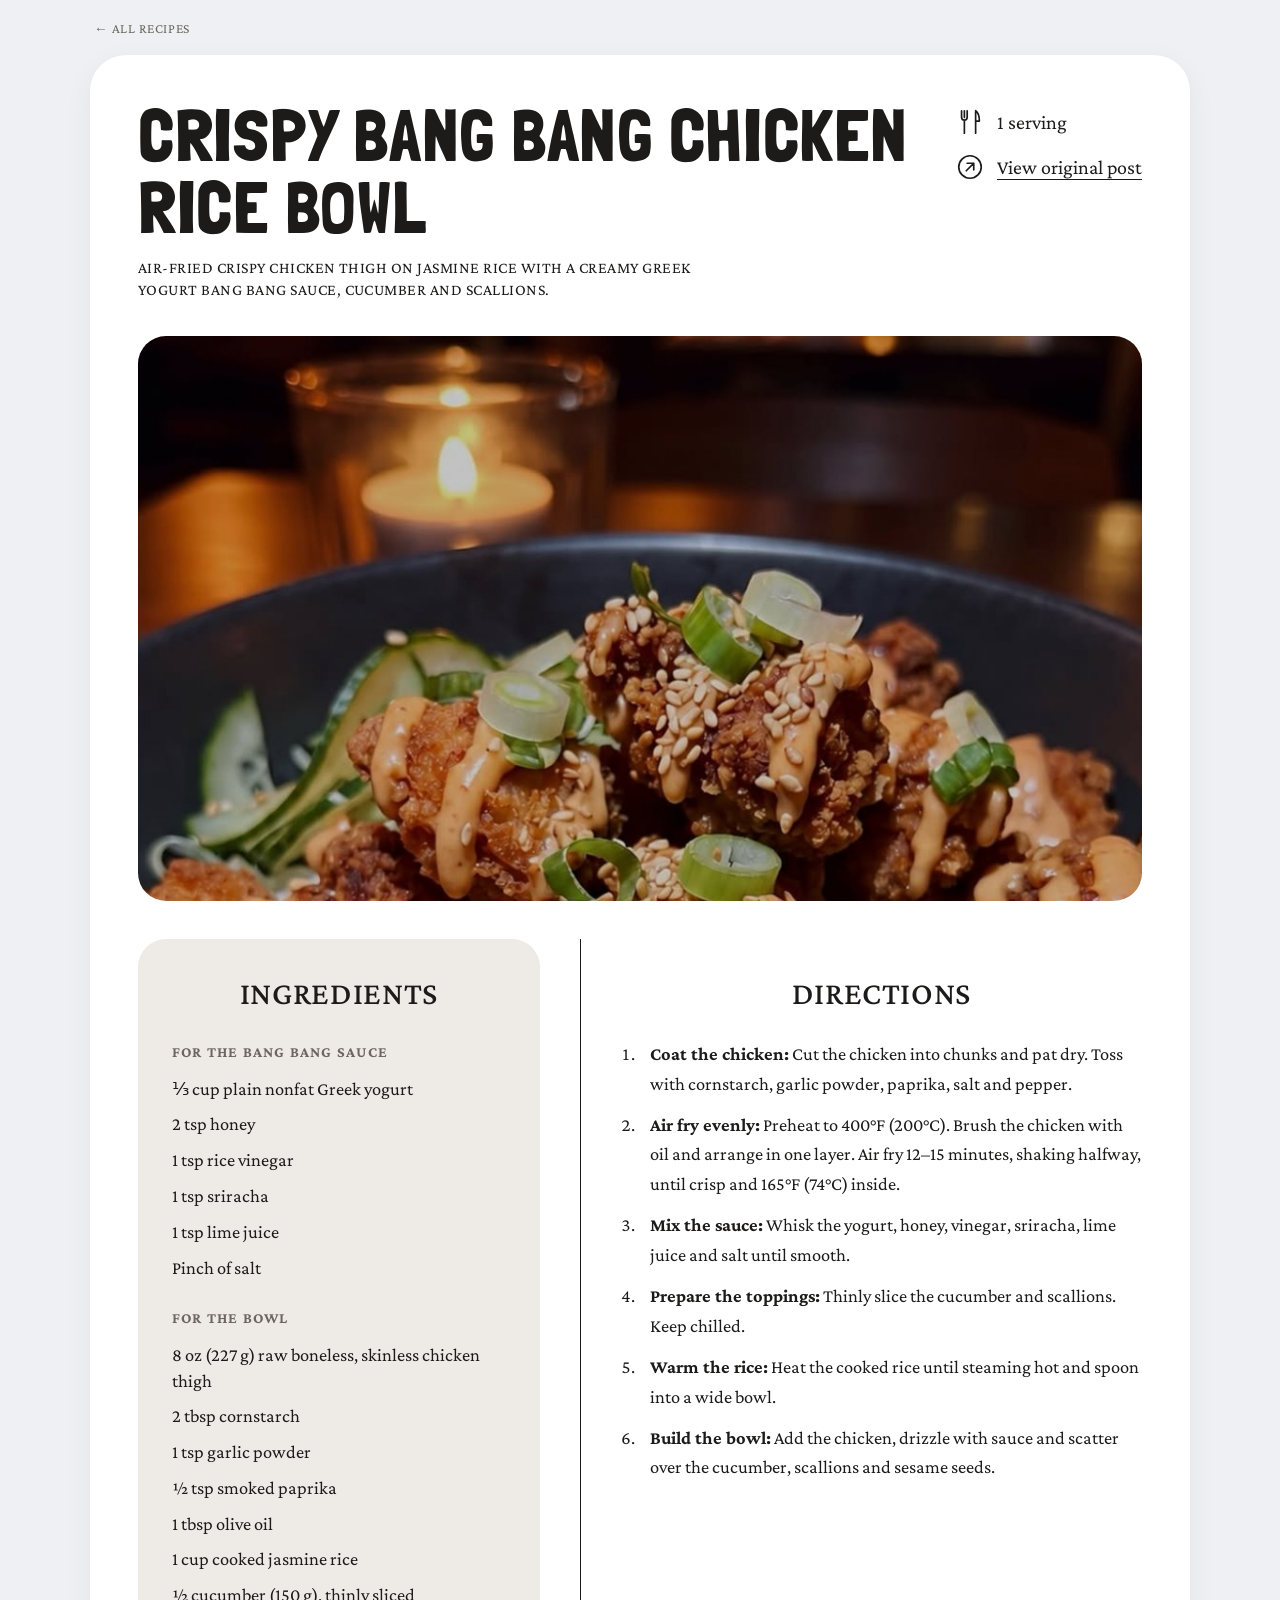
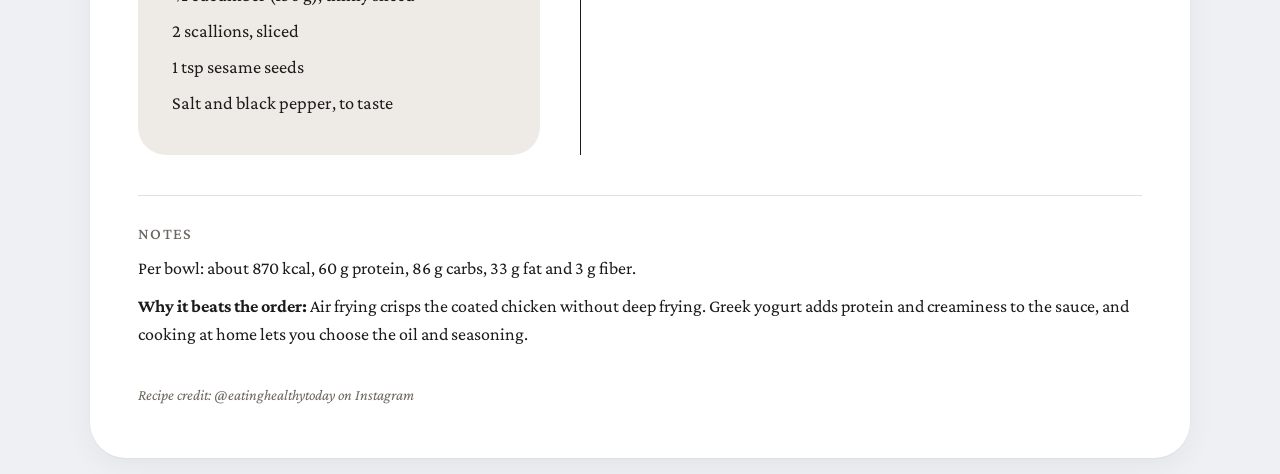
==== site/recipes/bang-bang-chicken-rice-bowl.html @ bb5ab83f "Add Smothered Chicken, Bang Bang bowl and Sanpiau" ====
<!doctype html>
<html lang="en">
<head>
<meta charset="utf-8">
<meta name="viewport" content="width=device-width, initial-scale=1">
<title>Crispy Bang Bang Chicken Rice Bowl · My Cookbook</title>
<meta name="description" content="Air-fried crispy chicken thigh on jasmine rice with a creamy Greek yogurt bang bang sauce, cucumber and scallions.">
<link rel="preconnect" href="https://fonts.googleapis.com">
<link rel="preconnect" href="https://fonts.gstatic.com" crossorigin>
<link href="https://fonts.googleapis.com/css2?family=Crimson+Pro:ital,wght@0,400;0,500;0,600;1,400&family=Londrina+Solid&display=swap" rel="stylesheet">
<style>
/* ---------- Tokens ---------- */
:root {
  --bg: #eef0f4;
  --card: #ffffff;
  --ink: #1c1b1a;
  --muted: #6b665f;
  --panel: #eeeae6;
  --line: #1c1b1a;
  --soft-line: #e3dfd9;
  --accent: #4f6b35;
  --accent-ink: #ffffff;
  --shadow: 0 1px 2px rgba(20, 20, 20, 0.04), 0 8px 30px rgba(20, 20, 20, 0.05);
  --display: "Londrina Solid", "Arial Narrow", Impact, sans-serif;
  --serif: "Crimson Pro", Georgia, "Times New Roman", serif;
}

@media (prefers-color-scheme: dark) {
  :root:not([data-theme="light"]) {
    --bg: #131415;
    --card: #1c1d1f;
    --ink: #efece7;
    --muted: #a39d94;
    --panel: #282623;
    --line: #efece7;
    --soft-line: #34322f;
    --accent: #9dbb7a;
    --accent-ink: #14160f;
    --shadow: 0 1px 2px rgba(0, 0, 0, 0.3), 0 8px 30px rgba(0, 0, 0, 0.25);
    color-scheme: dark;
  }
}

:root[data-theme="dark"] {
  --bg: #131415;
  --card: #1c1d1f;
  --ink: #efece7;
  --muted: #a39d94;
  --panel: #282623;
  --line: #efece7;
  --soft-line: #34322f;
  --accent: #9dbb7a;
  --accent-ink: #14160f;
  --shadow: 0 1px 2px rgba(0, 0, 0, 0.3), 0 8px 30px rgba(0, 0, 0, 0.25);
  color-scheme: dark;
}

/* ---------- Base ---------- */
*, *::before, *::after { box-sizing: border-box; }

html { -webkit-text-size-adjust: 100%; }

body {
  margin: 0;
  background: var(--bg);
  color: var(--ink);
  font-family: var(--serif);
  font-size: 1.125rem;
  line-height: 1.55;
  padding: 16px;
}

img { display: block; max-width: 100%; }
a { color: inherit; }
h1, h2, h3, p, ul, ol, figure { margin: 0; }
ul, ol { padding: 0; list-style: none; }

.wrap { max-width: 1100px; margin: 0 auto; }

.topnav {
  max-width: 1100px;
  margin: 0 auto 14px;
  padding: 0 4px;
  font-size: 1rem;
}
.topnav a {
  text-decoration: none;
  color: var(--muted);
  letter-spacing: 0.04em;
  text-transform: uppercase;
  font-size: 0.85rem;
}
.topnav a:hover { color: var(--ink); }

/* ---------- Recipe sheet ---------- */
.sheet {
  max-width: 1100px;
  margin: 0 auto;
  background: var(--card);
  border-radius: 36px;
  box-shadow: var(--shadow);
  padding: 44px 48px 52px;
}

.sheet-head {
  display: flex;
  justify-content: space-between;
  align-items: flex-start;
  gap: 24px 40px;
  margin-bottom: 34px;
}

.sheet-head h1 {
  font-family: var(--display);
  font-weight: 400;
  font-size: clamp(2.6rem, 7vw, 4.6rem);
  line-height: 0.98;
  text-transform: uppercase;
  letter-spacing: 0.01em;
  overflow-wrap: anywhere;
}

.sub {
  margin-top: 14px;
  max-width: 38em;
  text-transform: uppercase;
  letter-spacing: 0.03em;
  font-size: 1rem;
  line-height: 1.4;
}

.meta {
  display: flex;
  flex-direction: column;
  gap: 14px;
  padding-top: 8px;
  flex: none;
}
.meta li {
  display: flex;
  align-items: center;
  gap: 12px;
  font-size: 1.25rem;
  white-space: nowrap;
}
.meta svg { width: 30px; height: 30px; flex: none; }
.meta a.watch {
  display: flex;
  align-items: center;
  gap: 12px;
  color: inherit;
  text-decoration: underline;
  text-decoration-thickness: 1px;
  text-underline-offset: 5px;
}
.meta a.watch:hover { color: var(--accent); }
.meta a.watch:focus-visible { outline: 2px solid var(--accent); outline-offset: 4px; border-radius: 4px; }

.hero {
  border-radius: 28px;
  overflow: hidden;
  aspect-ratio: 16 / 9;
  background: var(--panel);
  margin-bottom: 38px;
}
.hero img { width: 100%; height: 100%; object-fit: cover; }

.cols {
  display: grid;
  grid-template-columns: minmax(0, 0.8fr) minmax(0, 1.2fr);
  gap: 0;
  align-items: stretch;
}

.ingredients {
  background: var(--panel);
  border-radius: 28px;
  padding: 30px 34px 34px;
  align-self: start;
}

.ingredients h2,
.directions h2 {
  font-family: var(--serif);
  font-weight: 500;
  font-size: 2rem;
  letter-spacing: 0.02em;
  text-transform: uppercase;
  text-align: center;
  margin-bottom: 22px;
}

.ingredients h3 {
  font-size: 0.95rem;
  letter-spacing: 0.08em;
  text-transform: uppercase;
  color: var(--muted);
  margin: 20px 0 8px;
}

.ingredients li {
  padding: 5px 0;
  font-size: 1.15rem;
  line-height: 1.4;
}

.directions {
  border-left: 1.5px solid var(--line);
  margin-left: 40px;
  padding: 30px 0 0 40px;
}

.directions ol {
  counter-reset: step;
  display: grid;
  gap: 12px;
}
.directions li {
  counter-increment: step;
  display: grid;
  grid-template-columns: 1.6em 1fr;
  font-size: 1.15rem;
  line-height: 1.6;
}
.directions li::before {
  content: counter(step) ".";
  font-variant-numeric: tabular-nums;
}

.notes {
  margin-top: 40px;
  padding-top: 26px;
  border-top: 1px solid var(--soft-line);
}
.notes h2 {
  font-size: 1rem;
  letter-spacing: 0.08em;
  text-transform: uppercase;
  color: var(--muted);
  margin-bottom: 8px;
  font-weight: 500;
}
.notes p + p { margin-top: 10px; }

.credit {
  margin-top: 34px;
  font-size: 0.95rem;
  color: var(--muted);
  font-style: italic;
}

/* ---------- Listing page ---------- */
.masthead { padding: 28px 8px 10px; }
.masthead h1 {
  font-family: var(--display);
  font-weight: 400;
  text-transform: uppercase;
  font-size: clamp(3rem, 9vw, 5.6rem);
  line-height: 0.95;
}
.masthead p {
  margin-top: 12px;
  text-transform: uppercase;
  letter-spacing: 0.04em;
  font-size: 1rem;
  color: var(--muted);
}

.searchbar { margin: 26px 0 14px; }
.searchbar input {
  width: 100%;
  font: inherit;
  font-size: 1.2rem;
  color: var(--ink);
  background: var(--card);
  border: 1.5px solid var(--soft-line);
  border-radius: 999px;
  padding: 15px 24px;
  box-shadow: var(--shadow);
  outline: none;
  -webkit-appearance: none;
  appearance: none;
}
.searchbar input::placeholder { color: var(--muted); opacity: 0.8; }
.searchbar input:focus { border-color: var(--accent); }

.tags { display: flex; flex-wrap: wrap; gap: 8px; margin: 0 0 8px; }
.tags button {
  font: inherit;
  font-size: 0.95rem;
  color: var(--ink);
  background: var(--panel);
  border: 1.5px solid transparent;
  border-radius: 999px;
  padding: 4px 14px;
  cursor: pointer;
}
.tags button[aria-pressed="true"] {
  background: var(--accent);
  color: var(--accent-ink);
}
.tags button:focus-visible { outline: 2px solid var(--accent); outline-offset: 2px; }

.status {
  min-height: 1.6em;
  margin: 10px 4px 14px;
  font-size: 1rem;
  color: var(--muted);
}

.grid {
  display: grid;
  grid-template-columns: repeat(auto-fill, minmax(260px, 1fr));
  gap: 22px;
}

.card {
  background: var(--card);
  border-radius: 28px;
  overflow: hidden;
  box-shadow: var(--shadow);
}
.card[hidden] { display: none; }
.card a {
  display: flex;
  flex-direction: column;
  height: 100%;
  text-decoration: none;
}
.card .thumb {
  aspect-ratio: 4 / 3;
  background: var(--panel);
  overflow: hidden;
  display: grid;
  place-items: center;
}
.card .thumb img { width: 100%; height: 100%; object-fit: cover; transition: transform 0.4s ease; }
.card a:hover .thumb img { transform: scale(1.03); }
.card .thumb .initial {
  font-family: var(--display);
  font-size: 4.5rem;
  color: var(--muted);
  opacity: 0.55;
}
.card .body { padding: 18px 22px 22px; }
.card h2 {
  font-family: var(--display);
  font-weight: 400;
  font-size: 1.9rem;
  line-height: 1.05;
  text-transform: uppercase;
}
.card .desc {
  margin-top: 8px;
  font-size: 1rem;
  line-height: 1.4;
  color: var(--muted);
  display: -webkit-box;
  -webkit-line-clamp: 2;
  -webkit-box-orient: vertical;
  overflow: hidden;
}
.card .facts {
  margin-top: 12px;
  display: flex;
  flex-wrap: wrap;
  gap: 4px 14px;
  font-size: 0.95rem;
}
.card .chips { margin-top: 10px; display: flex; flex-wrap: wrap; gap: 6px; }
.card .chips span {
  font-size: 0.82rem;
  background: var(--panel);
  border-radius: 999px;
  padding: 1px 10px;
}

.empty {
  text-align: center;
  color: var(--muted);
  padding: 50px 10px;
}
.empty[hidden] { display: none; }

footer.site {
  max-width: 1100px;
  margin: 36px auto 8px;
  text-align: center;
  font-size: 0.9rem;
  color: var(--muted);
}

/* ---------- Small screens ---------- */
@media (max-width: 760px) {
  body { padding: 16px; font-size: 1.06rem; }
  .sheet { border-radius: 28px; padding: 26px 20px 34px; }
  .sheet-head { flex-direction: column; gap: 18px; margin-bottom: 24px; }
  .meta { flex-direction: row; flex-wrap: wrap; gap: 8px 22px; padding-top: 0; }
  .meta li { font-size: 1.1rem; }
  .meta svg { width: 26px; height: 26px; }
  .hero { aspect-ratio: 4 / 3; border-radius: 22px; margin-bottom: 26px; }
  .cols { grid-template-columns: 1fr; gap: 30px; }
  .ingredients { border-radius: 22px; padding: 24px 22px 26px; }
  .directions { border-left: 0; margin-left: 0; padding: 0; }
  .ingredients h2, .directions h2 { font-size: 1.7rem; }
}

/* ---------- Print ---------- */
@media print {
  body { background: #fff; padding: 0; color: #000; }
  .topnav, footer.site { display: none; }
  .sheet { box-shadow: none; border-radius: 0; padding: 0; background: #fff; }
  .hero { aspect-ratio: 16 / 7; }
  .ingredients { background: #f1eeea; }
}

</style>
</head>
<body>
<nav class="topnav"><a href="../index.html">&larr; All recipes</a></nav>
<main class="sheet">
  <header class="sheet-head">
    <div>
      <h1>Crispy Bang Bang Chicken Rice Bowl</h1>
      <p class="sub">Air-fried crispy chicken thigh on jasmine rice with a creamy Greek yogurt bang bang sauce, cucumber and scallions.</p>
    </div>
    <ul class="meta"><li><svg viewBox="0 0 32 32" fill="none" stroke="currentColor" stroke-width="1.8" stroke-linecap="round" stroke-linejoin="round" aria-hidden="true"><path d="M7 4v7M10 4v7M13 4v7M7 11a3 3 0 0 0 6 0M10 14v14"/><path d="M22 28V4M22 4c3 2 4 7 4 11h-4"/></svg><span>1 serving</span></li><li><a class="watch" href="https://www.instagram.com/p/DemPTyKjjL4/?img_index=3" target="_blank" rel="noopener noreferrer"><svg viewBox="0 0 32 32" fill="none" stroke="currentColor" stroke-width="1.8" stroke-linecap="round" stroke-linejoin="round" aria-hidden="true"><circle cx="16" cy="16" r="12"/><path d="M12 20l8-8M13 12h7v7"/></svg><span>View original post</span></a></li></ul>
  </header>
  <figure class="hero"><img src="../images/bang-bang-chicken-rice-bowl.jpg" alt="Crispy Bang Bang Chicken Rice Bowl"></figure>
  <div class="cols">
    <section class="ingredients">
      <h2>Ingredients</h2>
      <h3>For the bang bang sauce</h3><ul><li>⅓ cup plain nonfat Greek yogurt</li><li>2 tsp honey</li><li>1 tsp rice vinegar</li><li>1 tsp sriracha</li><li>1 tsp lime juice</li><li>Pinch of salt</li></ul><h3>For the bowl</h3><ul><li>8 oz (227 g) raw boneless, skinless chicken thigh</li><li>2 tbsp cornstarch</li><li>1 tsp garlic powder</li><li>½ tsp smoked paprika</li><li>1 tbsp olive oil</li><li>1 cup cooked jasmine rice</li><li>½ cucumber (150 g), thinly sliced</li><li>2 scallions, sliced</li><li>1 tsp sesame seeds</li><li>Salt and black pepper, to taste</li></ul>
    </section>
    <section class="directions">
      <h2>Directions</h2>
      <ol><li><span><strong>Coat the chicken:</strong> Cut the chicken into chunks and pat dry. Toss with cornstarch, garlic powder, paprika, salt and pepper.</span></li><li><span><strong>Air fry evenly:</strong> Preheat to 400°F (200°C). Brush the chicken with oil and arrange in one layer. Air fry 12–15 minutes, shaking halfway, until crisp and 165°F (74°C) inside.</span></li><li><span><strong>Mix the sauce:</strong> Whisk the yogurt, honey, vinegar, sriracha, lime juice and salt until smooth.</span></li><li><span><strong>Prepare the toppings:</strong> Thinly slice the cucumber and scallions. Keep chilled.</span></li><li><span><strong>Warm the rice:</strong> Heat the cooked rice until steaming hot and spoon into a wide bowl.</span></li><li><span><strong>Build the bowl:</strong> Add the chicken, drizzle with sauce and scatter over the cucumber, scallions and sesame seeds.</span></li></ol>
    </section>
  </div>
  <section class="notes"><h2>Notes</h2><p>Per bowl: about 870 kcal, 60 g protein, 86 g carbs, 33 g fat and 3 g fiber.</p><p><strong>Why it beats the order:</strong> Air frying crisps the coated chicken without deep frying. Greek yogurt adds protein and creaminess to the sauce, and cooking at home lets you choose the oil and seasoning.</p></section>
  <p class="credit">Recipe credit: @eatinghealthytoday on Instagram</p>
</main>
</body>
</html>
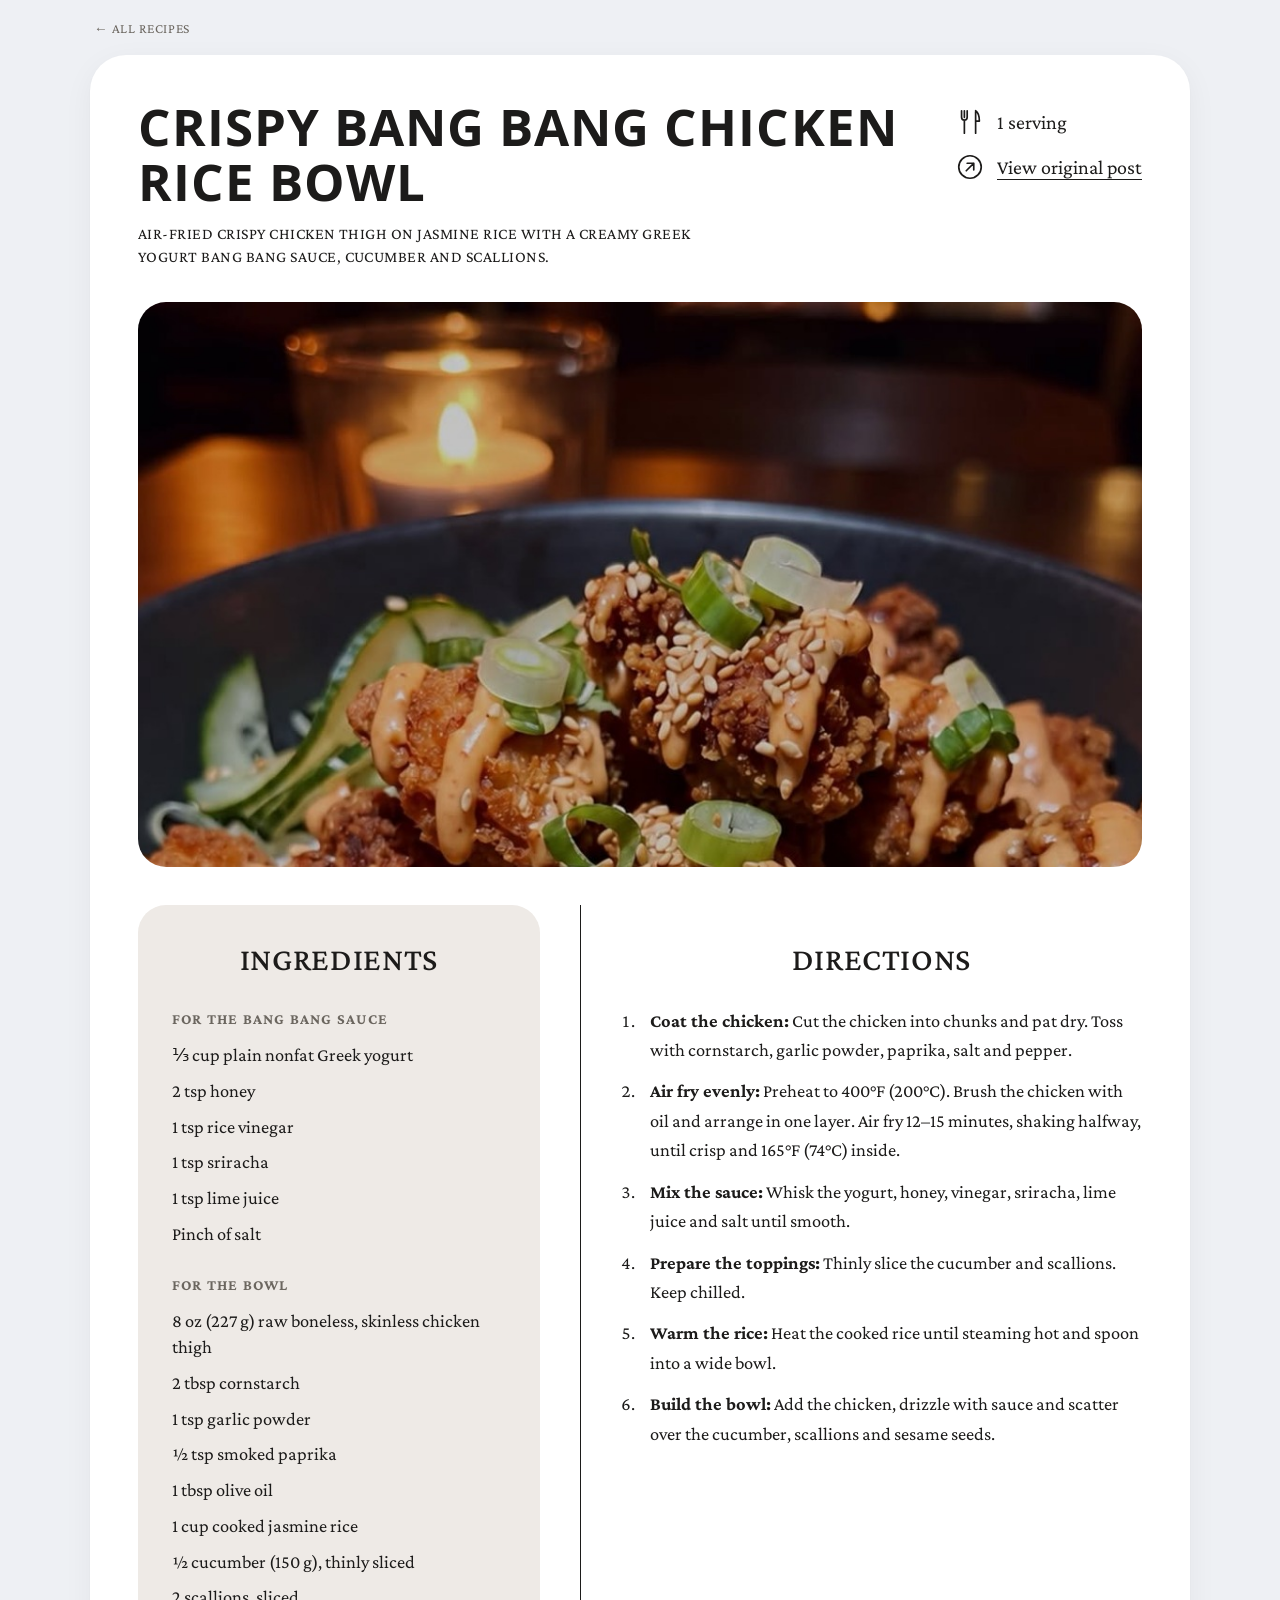
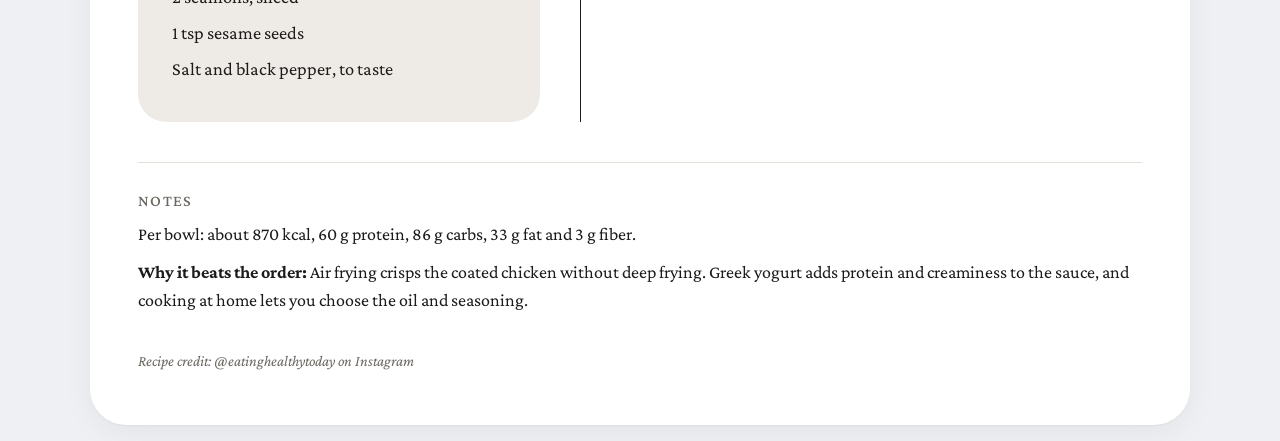
==== commit 37c943ef: "Add one pot chicken and mushroom rice bowl" ====
--- a/site/recipes/bang-bang-chicken-rice-bowl.html
+++ b/site/recipes/bang-bang-chicken-rice-bowl.html
@@ -7,7 +7,7 @@
 <meta name="description" content="Air-fried crispy chicken thigh on jasmine rice with a creamy Greek yogurt bang bang sauce, cucumber and scallions.">
 <link rel="preconnect" href="https://fonts.googleapis.com">
 <link rel="preconnect" href="https://fonts.gstatic.com" crossorigin>
-<link href="https://fonts.googleapis.com/css2?family=Crimson+Pro:ital,wght@0,400;0,500;0,600;1,400&family=Londrina+Solid&display=swap" rel="stylesheet">
+<link href="https://fonts.googleapis.com/css2?family=Crimson+Pro:ital,wght@0,400;0,500;0,600;1,400&family=Open+Sans:wght@600;700&display=swap" rel="stylesheet">
 <style>
 /* ---------- Tokens ---------- */
 :root {
@@ -21,7 +21,7 @@
   --accent: #4f6b35;
   --accent-ink: #ffffff;
   --shadow: 0 1px 2px rgba(20, 20, 20, 0.04), 0 8px 30px rgba(20, 20, 20, 0.05);
-  --display: "Londrina Solid", "Arial Narrow", Impact, sans-serif;
+  --display: "Open Sans", system-ui, "Segoe UI", Arial, sans-serif;
   --serif: "Crimson Pro", Georgia, "Times New Roman", serif;
 }
 
@@ -112,11 +112,11 @@
 
 .sheet-head h1 {
   font-family: var(--display);
-  font-weight: 400;
-  font-size: clamp(2.6rem, 7vw, 4.6rem);
-  line-height: 0.98;
-  text-transform: uppercase;
-  letter-spacing: 0.01em;
+  font-weight: 700;
+  font-size: clamp(1.9rem, 4.8vw, 3.2rem);
+  line-height: 1.08;
+  text-transform: uppercase;
+  letter-spacing: 0.02em;
   overflow-wrap: anywhere;
 }
 
@@ -179,6 +179,14 @@
   align-self: start;
 }
 
+/* No method on the post: ingredients span the card in two columns */
+.cols.no-steps { grid-template-columns: minmax(0, 1fr); }
+.cols.no-steps .ingredients { columns: 2; column-gap: 56px; padding-bottom: 28px; }
+.cols.no-steps .ingredients h2 { column-span: all; }
+.cols.no-steps .ingredients h3:first-of-type { margin-top: 0; }
+.cols.no-steps .ingredients h3 { break-after: avoid; }
+.cols.no-steps .ingredients ul { break-inside: avoid; }
+
 .ingredients h2,
 .directions h2 {
   font-family: var(--serif);
@@ -215,6 +223,14 @@
   display: grid;
   gap: 12px;
 }
+.directions h3 {
+  font-size: 0.95rem;
+  letter-spacing: 0.08em;
+  text-transform: uppercase;
+  color: var(--muted);
+  margin: 0 0 12px;
+}
+.directions ol + h3 { margin-top: 30px; }
 .directions li {
   counter-increment: step;
   display: grid;
@@ -253,10 +269,11 @@
 .masthead { padding: 28px 8px 10px; }
 .masthead h1 {
   font-family: var(--display);
-  font-weight: 400;
-  text-transform: uppercase;
-  font-size: clamp(3rem, 9vw, 5.6rem);
-  line-height: 0.95;
+  font-weight: 700;
+  text-transform: uppercase;
+  letter-spacing: 0.02em;
+  font-size: clamp(2.2rem, 6.5vw, 3.8rem);
+  line-height: 1.05;
 }
 .masthead p {
   margin-top: 12px;
@@ -338,16 +355,18 @@
 .card a:hover .thumb img { transform: scale(1.03); }
 .card .thumb .initial {
   font-family: var(--display);
-  font-size: 4.5rem;
+  font-weight: 700;
+  font-size: 4rem;
   color: var(--muted);
   opacity: 0.55;
 }
 .card .body { padding: 18px 22px 22px; }
 .card h2 {
   font-family: var(--display);
-  font-weight: 400;
-  font-size: 1.9rem;
-  line-height: 1.05;
+  font-weight: 700;
+  font-size: 1.2rem;
+  line-height: 1.2;
+  letter-spacing: 0.02em;
   text-transform: uppercase;
 }
 .card .desc {
@@ -400,6 +419,7 @@
   .meta svg { width: 26px; height: 26px; }
   .hero { aspect-ratio: 4 / 3; border-radius: 22px; margin-bottom: 26px; }
   .cols { grid-template-columns: 1fr; gap: 30px; }
+  .cols.no-steps .ingredients { columns: 1; }
   .ingredients { border-radius: 22px; padding: 24px 22px 26px; }
   .directions { border-left: 0; margin-left: 0; padding: 0; }
   .ingredients h2, .directions h2 { font-size: 1.7rem; }
